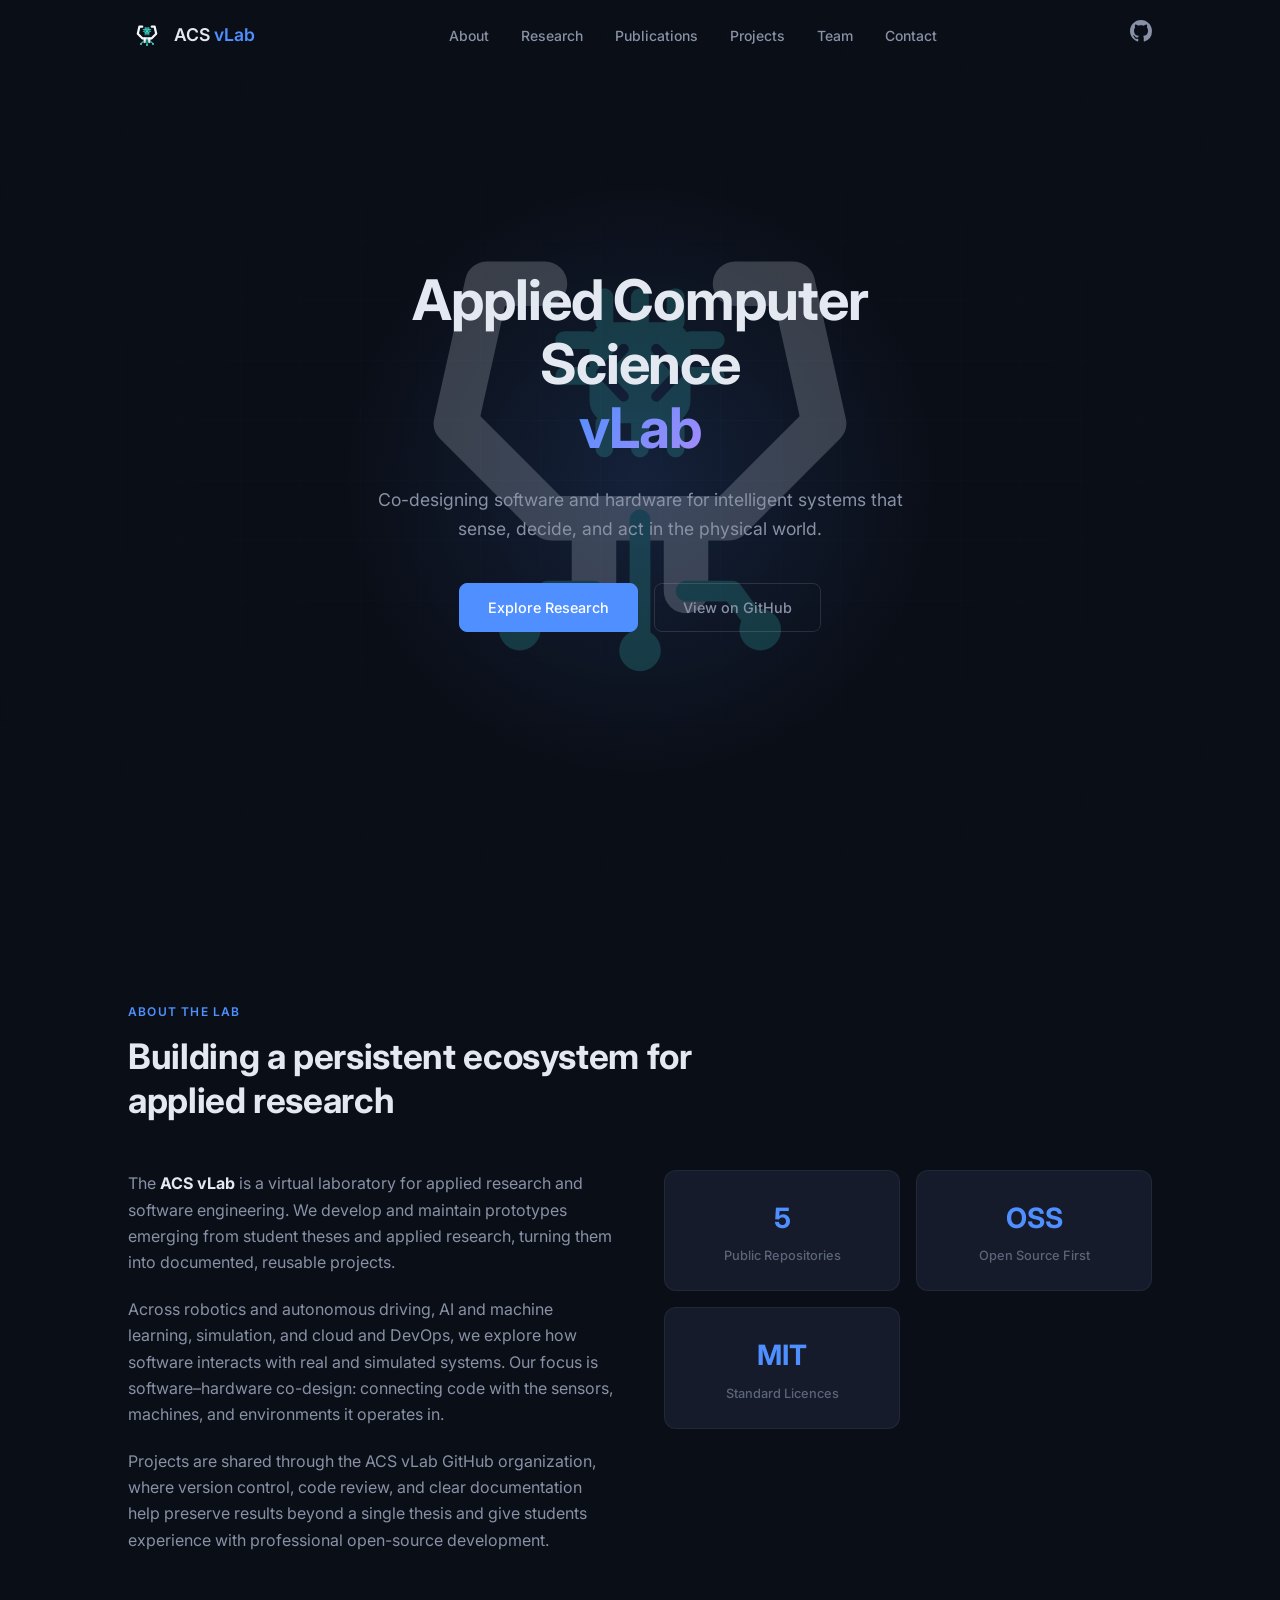
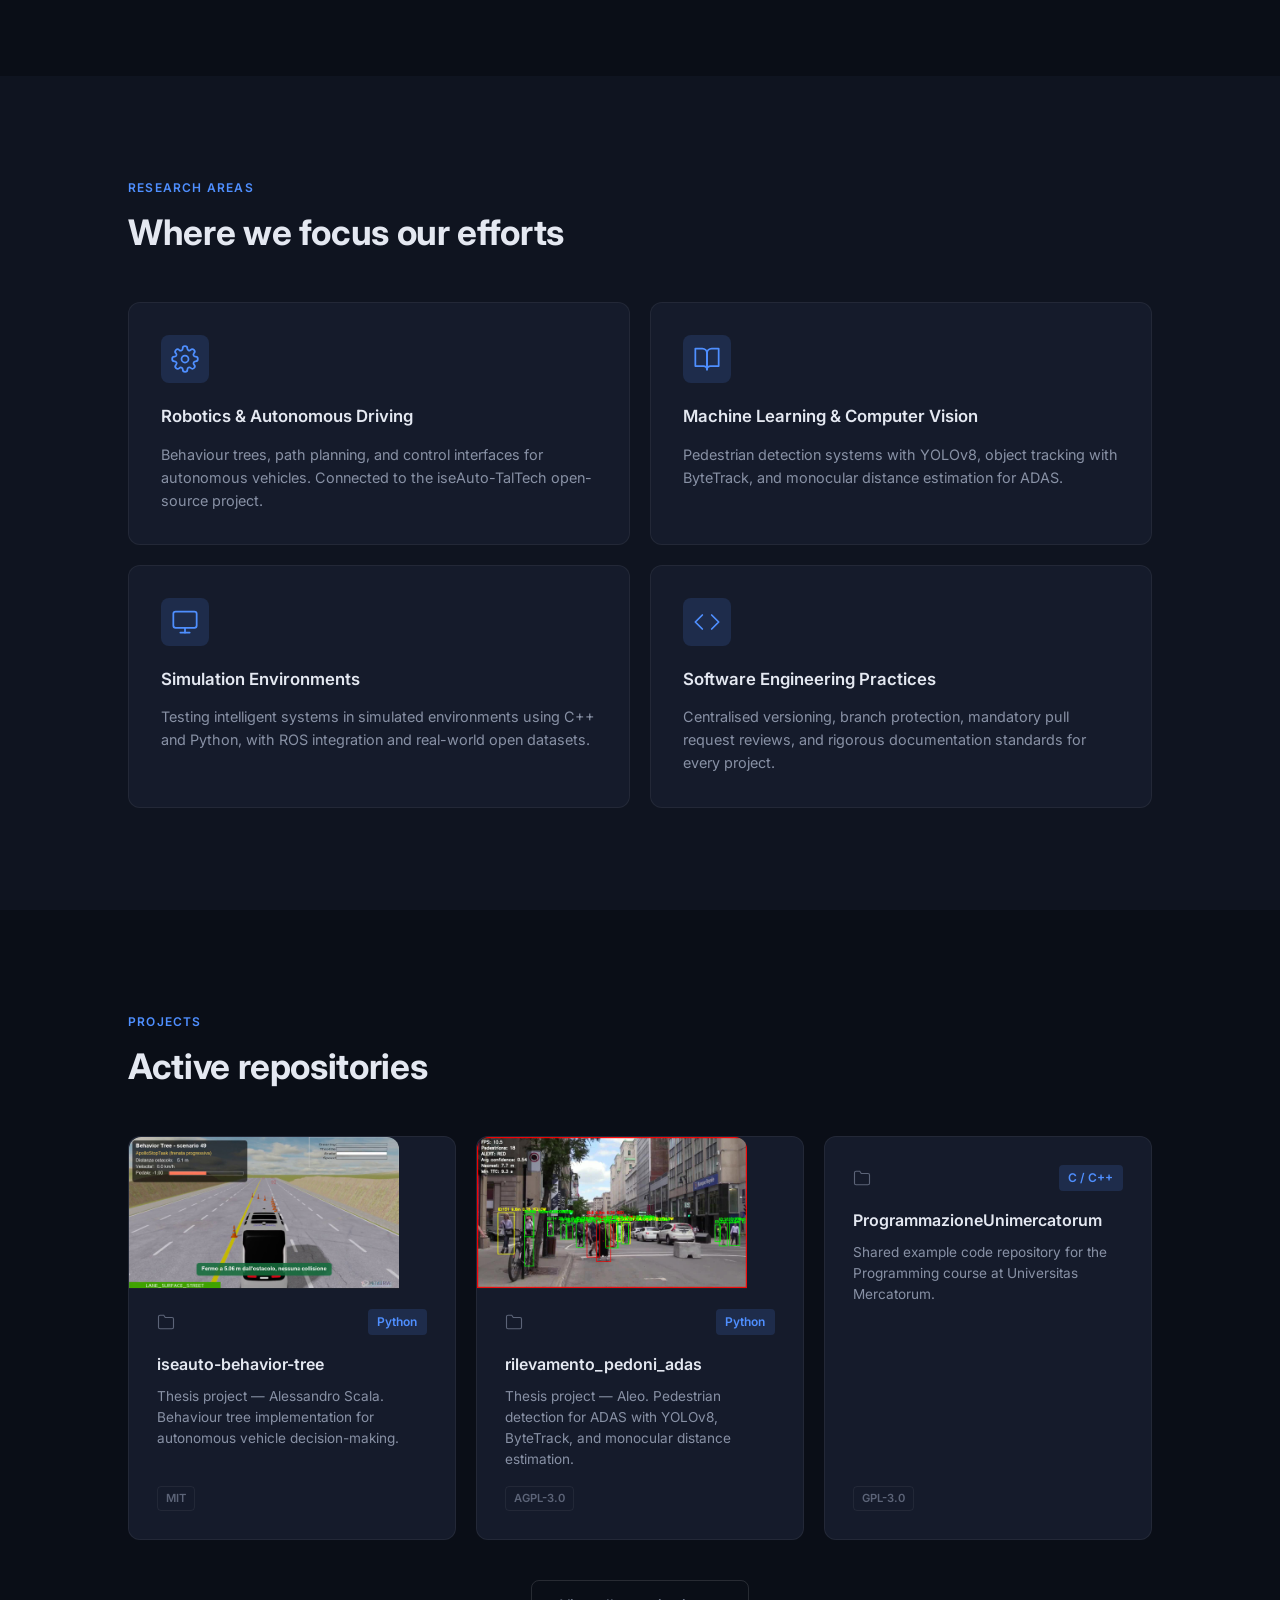
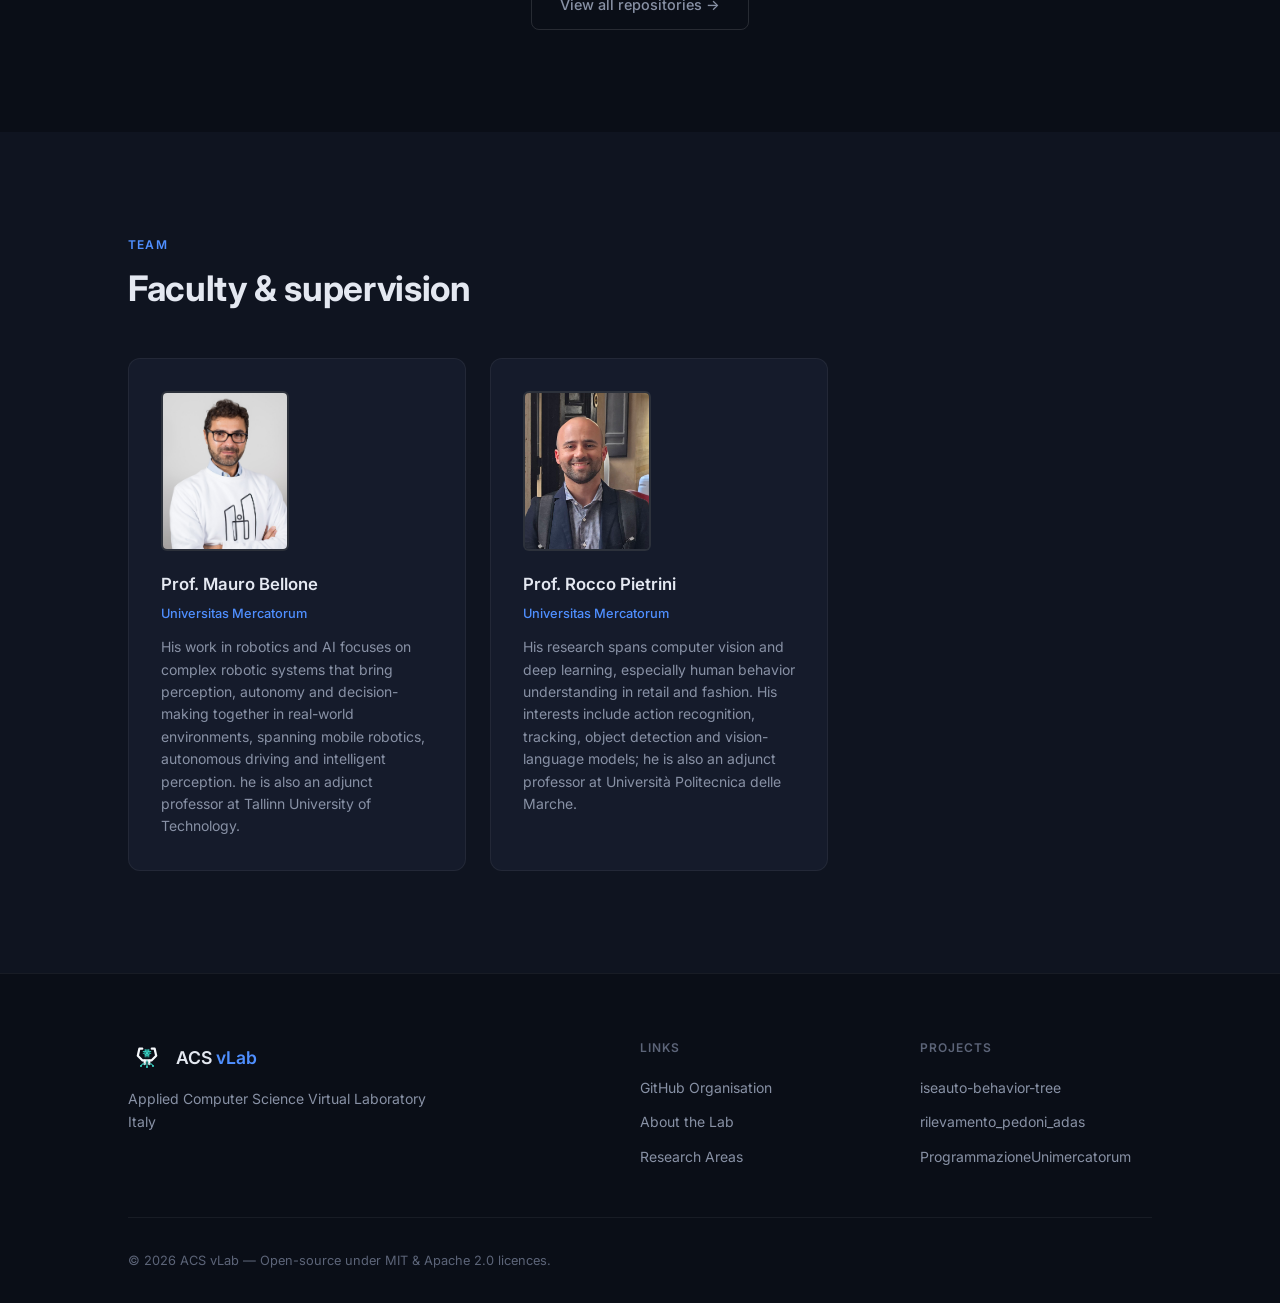
==== index.html @ 0b28f080 "primo test" ====
<!DOCTYPE html>
<html lang="en">
<head>
  <meta charset="UTF-8">
  <meta name="viewport" content="width=device-width, initial-scale=1.0">
  <title>ACS vLab — Applied Computer Science Virtual Laboratory</title>
  <meta name="description" content="Virtual laboratory for applied research and software engineering at Universitas Mercatorum. Robotics, simulation, machine learning and autonomous driving.">
  <meta property="og:title" content="ACS vLab — Applied Computer Science Virtual Laboratory">
  <meta property="og:description" content="Virtual laboratory for applied research and software engineering at Universitas Mercatorum.">
  <meta property="og:type" content="website">
  <meta property="og:url" content="https://acs-vlab-um.github.io">
  <link rel="preconnect" href="https://fonts.googleapis.com">
  <link rel="preconnect" href="https://fonts.gstatic.com" crossorigin>
  <link href="https://fonts.googleapis.com/css2?family=Inter:wght@300;400;500;600;700&display=swap" rel="stylesheet">
  <link rel="stylesheet" href="style.css">
</head>
<body>

  <!-- Navigation -->
  <nav id="navbar" class="navbar">
    <div class="nav-container">
      <a href="#" class="nav-logo">
        <img class="logo-mark" src="assets/acs-robotics-avatar.svg" alt="">
        <span class="logo-text">ACS <span class="logo-accent">vLab</span></span>
      </a>
      <ul class="nav-links">
        <li><a href="#about">About</a></li>
        <li><a href="#research">Research</a></li>
        <li><a href="publications.html">Publications</a></li>
        <li><a href="#projects">Projects</a></li>
        <li><a href="#team">Team</a></li>
        <li><a href="#contact">Contact</a></li>
      </ul>
      <a href="https://github.com/acs-vlab-um" class="nav-github" target="_blank" rel="noopener" aria-label="GitHub">
        <svg width="22" height="22" viewBox="0 0 24 24" fill="currentColor"><path d="M12 0C5.37 0 0 5.37 0 12c0 5.31 3.435 9.795 8.205 11.385.6.105.825-.255.825-.57 0-.285-.015-1.23-.015-2.235-3.015.555-3.795-.735-4.035-1.41-.135-.345-.72-1.41-1.23-1.695-.42-.225-1.02-.78-.015-.795.945-.015 1.62.87 1.845 1.23 1.08 1.815 2.805 1.305 3.495.99.105-.78.42-1.305.765-1.605-2.67-.3-5.46-1.335-5.46-5.925 0-1.305.465-2.385 1.23-3.225-.12-.3-.54-1.53.12-3.18 0 0 1.005-.315 3.3 1.23.96-.27 1.98-.405 3-.405s2.04.135 3 .405c2.295-1.56 3.3-1.23 3.3-1.23.66 1.65.24 2.88.12 3.18.765.84 1.23 1.905 1.23 3.225 0 4.605-2.805 5.625-5.475 5.925.435.375.81 1.095.81 2.22 0 1.605-.015 2.895-.015 3.3 0 .315.225.69.825.57A12.02 12.02 0 0 0 24 12c0-6.63-5.37-12-12-12Z"/></svg>
      </a>
      <button class="nav-toggle" id="navToggle" aria-label="Toggle menu">
        <span></span><span></span><span></span>
      </button>
    </div>
  </nav>

  <!-- Hero -->
  <header id="hero" class="hero">
    <div class="hero-bg">
      <div class="grid-lines"></div>
      <img class="hero-watermark" src="assets/acs-robotics-avatar.svg" alt="" aria-hidden="true">
    </div>
    <div class="hero-content">
      <!-- <p class="hero-eyebrow">Universitas Mercatorum · Ingegneria Informatica</p> -->
      <h1 class="hero-title">Applied Computer Science<br><span class="hero-accent">vLab</span></h1>
      <p class="hero-sub">Co-designing software and hardware for intelligent systems that sense, decide, and act in the physical world.</p>
      <div class="hero-actions">
        <a href="#research" class="btn btn-primary">Explore Research</a>
        <a href="https://github.com/acs-vlab-um" class="btn btn-outline" target="_blank" rel="noopener">View on GitHub</a>
      </div>
    </div>
  </header>

  <!-- About -->
  <section id="about" class="section">
    <div class="container">
      <span class="section-label">About the Lab</span>
      <h2 class="section-title">Building a persistent ecosystem for applied research</h2>
      <div class="about-grid">
        <div class="about-text">
          <p>The <strong>ACS vLab</strong> is a virtual laboratory for applied research and software engineering. We develop and maintain prototypes emerging from student theses and applied research, turning them into documented, reusable projects.</p>
          <p>Across robotics and autonomous driving, AI and machine learning, simulation, and cloud and DevOps, we explore how software interacts with real and simulated systems. Our focus is software–hardware co-design: connecting code with the sensors, machines, and environments it operates in.</p>
          <p>Projects are shared through the <a href="https://github.com/acs-vlab-um" target="_blank" rel="noopener">ACS vLab GitHub organization</a>, where version control, code review, and clear documentation help preserve results beyond a single thesis and give students experience with professional open-source development.</p>
        </div>
        <div class="about-stats">
          <div class="stat-card">
            <span class="stat-number" id="repoCount">5</span>
            <span class="stat-label">Public Repositories</span>
          </div>
          <!--<div class="stat-card">
            <span class="stat-number">L-8</span>
            <span class="stat-label">Degree Programme</span>
          </div>-->
          <div class="stat-card">
            <span class="stat-number">OSS</span>
            <span class="stat-label">Open Source First</span>
          </div>
          <div class="stat-card">
            <span class="stat-number">MIT</span>
            <span class="stat-label">Standard Licences</span>
          </div>
        </div>
      </div>
    </div>
  </section>

  <!-- Research Areas -->
  <section id="research" class="section section-alt">
    <div class="container">
      <span class="section-label">Research Areas</span>
      <h2 class="section-title">Where we focus our efforts</h2>
      <div class="research-grid">
        <article class="research-card">
          <div class="research-icon">
            <svg width="28" height="28" viewBox="0 0 24 24" fill="none" stroke="currentColor" stroke-width="1.5" stroke-linecap="round" stroke-linejoin="round"><circle cx="12" cy="12" r="3"/><path d="M19.4 15a1.65 1.65 0 0 0 .33 1.82l.06.06a2 2 0 0 1-2.83 2.83l-.06-.06a1.65 1.65 0 0 0-1.82-.33 1.65 1.65 0 0 0-1 1.51V21a2 2 0 0 1-4 0v-.09A1.65 1.65 0 0 0 9 19.4a1.65 1.65 0 0 0-1.82.33l-.06.06a2 2 0 0 1-2.83-2.83l.06-.06A1.65 1.65 0 0 0 4.68 15a1.65 1.65 0 0 0-1.51-1H3a2 2 0 0 1 0-4h.09A1.65 1.65 0 0 0 4.6 9a1.65 1.65 0 0 0-.33-1.82l-.06-.06a2 2 0 0 1 2.83-2.83l.06.06A1.65 1.65 0 0 0 9 4.68a1.65 1.65 0 0 0 1-1.51V3a2 2 0 0 1 4 0v.09a1.65 1.65 0 0 0 1 1.51 1.65 1.65 0 0 0 1.82-.33l.06-.06a2 2 0 0 1 2.83 2.83l-.06.06A1.65 1.65 0 0 0 19.4 9a1.65 1.65 0 0 0 1.51 1H21a2 2 0 0 1 0 4h-.09a1.65 1.65 0 0 0-1.51 1Z"/></svg>
          </div>
          <h3>Robotics &amp; Autonomous Driving</h3>
          <p>Behaviour trees, path planning, and control interfaces for autonomous vehicles. Connected to the iseAuto-TalTech open-source project.</p>
        </article>
        <article class="research-card">
          <div class="research-icon">
            <svg width="28" height="28" viewBox="0 0 24 24" fill="none" stroke="currentColor" stroke-width="1.5" stroke-linecap="round" stroke-linejoin="round"><path d="M2 3h6a4 4 0 0 1 4 4v14a3 3 0 0 0-3-3H2z"/><path d="M22 3h-6a4 4 0 0 0-4 4v14a3 3 0 0 1 3-3h7z"/></svg>
          </div>
          <h3>Machine Learning &amp; Computer Vision</h3>
          <p>Pedestrian detection systems with YOLOv8, object tracking with ByteTrack, and monocular distance estimation for ADAS.</p>
        </article>
        <article class="research-card">
          <div class="research-icon">
            <svg width="28" height="28" viewBox="0 0 24 24" fill="none" stroke="currentColor" stroke-width="1.5" stroke-linecap="round" stroke-linejoin="round"><rect x="2" y="3" width="20" height="14" rx="2"/><line x1="8" y1="21" x2="16" y2="21"/><line x1="12" y1="17" x2="12" y2="21"/></svg>
          </div>
          <h3>Simulation Environments</h3>
          <p>Testing intelligent systems in simulated environments using C++ and Python, with ROS integration and real-world open datasets.</p>
        </article>
        <article class="research-card">
          <div class="research-icon">
            <svg width="28" height="28" viewBox="0 0 24 24" fill="none" stroke="currentColor" stroke-width="1.5" stroke-linecap="round" stroke-linejoin="round"><polyline points="16 18 22 12 16 6"/><polyline points="8 6 2 12 8 18"/></svg>
          </div>
          <h3>Software Engineering Practices</h3>
          <p>Centralised versioning, branch protection, mandatory pull request reviews, and rigorous documentation standards for every project.</p>
        </article>
      </div>
    </div>
  </section>

  <!-- Projects -->
  <section id="projects" class="section">
    <div class="container">
      <span class="section-label">Projects</span>
      <h2 class="section-title">Active repositories</h2>
      <div class="projects-grid" id="projectsGrid">
        <a href="https://github.com/acs-vlab-um/iseauto-behavior-tree" class="project-card" target="_blank" rel="noopener">
          <img class="project-visual" src="assets/iseauto-simulation.jpg" alt="iseAuto shuttle in the MetaDrive simulation" loading="lazy" decoding="async">
          <div class="project-header">
            <svg width="18" height="18" viewBox="0 0 24 24" fill="none" stroke="currentColor" stroke-width="1.5"><path d="M22 19a2 2 0 0 1-2 2H4a2 2 0 0 1-2-2V5a2 2 0 0 1 2-2h5l2 3h9a2 2 0 0 1 2 2z"/></svg>
            <span class="project-lang">Python</span>
          </div>
          <h3>iseauto-behavior-tree</h3>
          <p>Thesis project — Alessandro Scala. Behaviour tree implementation for autonomous vehicle decision-making.</p>
          <span class="project-licence">MIT</span>
        </a>
        <a href="https://github.com/acs-vlab-um/rilevamento_pedoni_adas" class="project-card" target="_blank" rel="noopener">
          <img class="project-visual" src="assets/pedestrian-detection.jpg" alt="Pedestrian detection inference example from the ADAS project" loading="lazy" decoding="async">
          <div class="project-header">
            <svg width="18" height="18" viewBox="0 0 24 24" fill="none" stroke="currentColor" stroke-width="1.5"><path d="M22 19a2 2 0 0 1-2 2H4a2 2 0 0 1-2-2V5a2 2 0 0 1 2-2h5l2 3h9a2 2 0 0 1 2 2z"/></svg>
            <span class="project-lang">Python</span>
          </div>
          <h3>rilevamento_pedoni_adas</h3>
          <p>Thesis project — Aleo. Pedestrian detection for ADAS with YOLOv8, ByteTrack, and monocular distance estimation.</p>
          <span class="project-licence">AGPL-3.0</span>
        </a>
        <a href="https://github.com/acs-vlab-um/ProgrammazioneUnimercatorum" class="project-card" target="_blank" rel="noopener">
          <div class="project-header">
            <svg width="18" height="18" viewBox="0 0 24 24" fill="none" stroke="currentColor" stroke-width="1.5"><path d="M22 19a2 2 0 0 1-2 2H4a2 2 0 0 1-2-2V5a2 2 0 0 1 2-2h5l2 3h9a2 2 0 0 1 2 2z"/></svg>
            <span class="project-lang">C / C++</span>
          </div>
          <h3>ProgrammazioneUnimercatorum</h3>
          <p>Shared example code repository for the Programming course at Universitas Mercatorum.</p>
          <span class="project-licence">GPL-3.0</span>
        </a>
      </div>
      <div class="projects-more">
        <a href="https://github.com/orgs/acs-vlab-um/repositories" class="btn btn-outline" target="_blank" rel="noopener">View all repositories →</a>
      </div>
    </div>
  </section>

  <!-- Team -->
  <section id="team" class="section section-alt">
    <div class="container">
      <span class="section-label">Team</span>
      <h2 class="section-title">Faculty &amp; supervision</h2>
      <div class="team-grid">
        <div class="team-card">
          <a class="team-photo-link" href="https://www.maurobellone.com/" target="_blank" rel="noopener" aria-label="Visit Mauro Bellone's website">
            <img class="team-photo" src="assets/Mauro%20Bellone_cut.jpg" alt="Mauro Bellone" loading="lazy" decoding="async">
          </a>
          <h3><a class="team-name-link" href="https://www.maurobellone.com/" target="_blank" rel="noopener">Prof. Mauro Bellone</a></h3>
          <p class="team-role">Universitas Mercatorum </p>
          <p class="team-desc">His work in robotics and AI focuses on complex robotic systems that bring perception, autonomy and decision-making together in real-world environments, spanning mobile robotics, autonomous driving and intelligent perception. he is also an adjunct professor at Tallinn University of Technology.</p>
        </div>
        <div class="team-card">
          <a class="team-photo-link" href="https://rokopi-byte.github.io/" target="_blank" rel="noopener" aria-label="Visit Rocco Pietrini's website">
            <img class="team-photo" src="assets/rocco-pietrini.jpg" alt="Rocco Pietrini" loading="lazy" decoding="async">
          </a>
          <h3><a class="team-name-link" href="https://rokopi-byte.github.io/" target="_blank" rel="noopener">Prof. Rocco Pietrini</a></h3>
          <p class="team-role">Universitas Mercatorum</p>
          <p class="team-desc">His research spans computer vision and deep learning, especially human behavior understanding in retail and fashion. His interests include action recognition, tracking, object detection and vision-language models; he is also an adjunct professor at Università Politecnica delle Marche.</p>
        </div>
      </div>
    </div>
  </section>

  <!-- Contact / Footer -->
  <footer id="contact" class="footer">
    <div class="container">
      <div class="footer-content">
        <div class="footer-info">
          <div class="footer-brand">
            <img class="logo-mark" src="assets/acs-robotics-avatar.svg" alt="">
            <span class="logo-text">ACS <span class="logo-accent">vLab</span></span>
          </div>
          <p>Applied Computer Science Virtual Laboratory<br><!--Universitas Mercatorum ·--> Italy</p>
          <!--<p class="footer-degree">Corso di Laurea in Ingegneria Informatica (L-8)</p>-->
        </div>
        <div class="footer-links">
          <h4>Links</h4>
          <ul>
            <li><a href="https://github.com/acs-vlab-um" target="_blank" rel="noopener">GitHub Organisation</a></li>
            <!--<li><a href="https://www.unimercatorum.it" target="_blank" rel="noopener">Universitas Mercatorum</a></li>-->
            <li><a href="#about">About the Lab</a></li>
            <li><a href="#research">Research Areas</a></li>
          </ul>
        </div>
        <div class="footer-links">
          <h4>Projects</h4>
          <ul>
            <li><a href="https://github.com/acs-vlab-um/iseauto-behavior-tree" target="_blank" rel="noopener">iseauto-behavior-tree</a></li>
            <li><a href="https://github.com/acs-vlab-um/rilevamento_pedoni_adas" target="_blank" rel="noopener">rilevamento_pedoni_adas</a></li>
            <li><a href="https://github.com/acs-vlab-um/ProgrammazioneUnimercatorum" target="_blank" rel="noopener">ProgrammazioneUnimercatorum</a></li>
          </ul>
        </div>
      </div>
      <div class="footer-bottom">
        <!--<p>&copy; 2026 ACS vLab — Universitas Mercatorum. Open-source under MIT &amp; Apache 2.0 licences.</p>-->
        <p>&copy; 2026 ACS vLab — Open-source under MIT &amp; Apache 2.0 licences.</p>
      </div>
    </div>
  </footer>

  <script src="script.js"></script>
</body>
</html>
---- style.css ----
/* ========================================
   ACS vLab — Design System & Styles
   Minimal academic lab website
   ======================================== */

/* --- CSS Custom Properties --- */
:root {
  /* Palette — deep navy + electric blue accent */
  --color-bg: #0a0e17;
  --color-bg-alt: #0f1420;
  --color-surface: #151b2b;
  --color-surface-hover: #1c2438;
  --color-border: rgba(255, 255, 255, 0.06);
  --color-border-hover: rgba(255, 255, 255, 0.12);

  --color-text: #e4e8f1;
  --color-text-muted: #8891a5;
  --color-text-dim: #5c6478;

  --color-accent: #4f8fff;
  --color-accent-hover: #6ba3ff;
  --color-accent-glow: rgba(79, 143, 255, 0.15);

  /* Typography */
  --font: 'Inter', -apple-system, BlinkMacSystemFont, 'Segoe UI', sans-serif;
  --font-mono: 'JetBrains Mono', 'Fira Code', monospace;

  /* Spacing */
  --section-py: clamp(4rem, 8vw, 7rem);
  --container-px: clamp(1.25rem, 4vw, 3rem);
  --container-max: 1120px;

  /* Transitions */
  --ease: cubic-bezier(0.25, 0.46, 0.45, 0.94);
  --transition: 0.3s var(--ease);

  /* Radius */
  --radius: 12px;
  --radius-sm: 8px;
}

/* --- Reset & Base --- */
*,
*::before,
*::after {
  margin: 0;
  padding: 0;
  box-sizing: border-box;
}

html {
  scroll-behavior: smooth;
  -webkit-font-smoothing: antialiased;
  -moz-osx-font-smoothing: grayscale;
}

body {
  font-family: var(--font);
  font-size: 1rem;
  line-height: 1.65;
  color: var(--color-text);
  background-color: var(--color-bg);
  overflow-x: hidden;
}

a {
  color: inherit;
  text-decoration: none;
}

ul {
  list-style: none;
}

img {
  display: block;
  max-width: 100%;
}

/* --- Utility --- */
.container {
  max-width: var(--container-max);
  margin: 0 auto;
  padding: 0 var(--container-px);
}

/* --- Navigation --- */
.navbar {
  position: fixed;
  top: 0;
  left: 0;
  right: 0;
  z-index: 100;
  padding: 1rem 0;
  transition: background var(--transition), box-shadow var(--transition);
}

.navbar.scrolled {
  background: rgba(10, 14, 23, 0.85);
  backdrop-filter: blur(16px);
  -webkit-backdrop-filter: blur(16px);
  box-shadow: 0 1px 0 var(--color-border);
}

.nav-container {
  max-width: var(--container-max);
  margin: 0 auto;
  padding: 0 var(--container-px);
  display: flex;
  align-items: center;
  justify-content: space-between;
  gap: 2rem;
}

.nav-logo {
  display: flex;
  align-items: center;
  gap: 0.5rem;
  font-weight: 600;
  font-size: 1.1rem;
}

.logo-mark {
  width: 38px;
  height: 38px;
  flex: 0 0 auto;
  border-radius: 9px;
}

.logo-accent {
  color: var(--color-accent);
}

.nav-links {
  display: flex;
  gap: 2rem;
}

.nav-links a {
  font-size: 0.875rem;
  font-weight: 500;
  color: var(--color-text-muted);
  transition: color var(--transition);
  position: relative;
}

.nav-links a::after {
  content: '';
  position: absolute;
  bottom: -4px;
  left: 0;
  width: 0;
  height: 1.5px;
  background: var(--color-accent);
  transition: width var(--transition);
}

.nav-links a:hover {
  color: var(--color-text);
}

.nav-links a[aria-current="page"] {
  color: var(--color-text);
}

.nav-links a[aria-current="page"]::after {
  width: 100%;
}

.nav-links a:hover::after {
  width: 100%;
}

.nav-github {
  color: var(--color-text-muted);
  transition: color var(--transition);
}

.nav-github:hover {
  color: var(--color-text);
}

.nav-toggle {
  display: none;
  flex-direction: column;
  gap: 5px;
  background: none;
  border: none;
  cursor: pointer;
  padding: 4px;
}

.nav-toggle span {
  display: block;
  width: 22px;
  height: 2px;
  background: var(--color-text-muted);
  border-radius: 2px;
  transition: var(--transition);
}

/* --- Hero --- */
.hero {
  position: relative;
  min-height: 100vh;
  display: flex;
  align-items: center;
  justify-content: center;
  text-align: center;
  overflow: hidden;
}

.hero-bg {
  position: absolute;
  inset: 0;
  z-index: 0;
}

.grid-lines {
  position: absolute;
  inset: 0;
  background-image:
    linear-gradient(rgba(79, 143, 255, 0.03) 1px, transparent 1px),
    linear-gradient(90deg, rgba(79, 143, 255, 0.03) 1px, transparent 1px);
  background-size: 60px 60px;
  mask-image: radial-gradient(ellipse 70% 50% at 50% 50%, black, transparent);
  -webkit-mask-image: radial-gradient(ellipse 70% 50% at 50% 50%, black, transparent);
}

.hero-watermark {
  position: absolute;
  top: 50%;
  left: 50%;
  width: min(74vw, 760px);
  max-height: 90%;
  aspect-ratio: 1;
  object-fit: contain;
  opacity: 0.2;
  transform: translate(-50%, -50%);
  pointer-events: none;
}

.hero-bg::after {
  content: '';
  position: absolute;
  top: 20%;
  left: 50%;
  transform: translateX(-50%);
  width: 600px;
  height: 600px;
  background: radial-gradient(circle, var(--color-accent-glow) 0%, transparent 70%);
  pointer-events: none;
}

.hero-content {
  position: relative;
  z-index: 1;
  max-width: 720px;
  padding: 0 var(--container-px);
}

.hero-eyebrow {
  font-size: 0.8rem;
  font-weight: 500;
  letter-spacing: 0.08em;
  text-transform: uppercase;
  color: var(--color-accent);
  margin-bottom: 1.5rem;
  opacity: 0;
  animation: fadeUp 0.8s var(--ease) 0.2s forwards;
}

.hero-title {
  font-size: clamp(2.2rem, 5vw, 3.5rem);
  font-weight: 700;
  line-height: 1.15;
  letter-spacing: -0.02em;
  margin-bottom: 1.5rem;
  opacity: 0;
  animation: fadeUp 0.8s var(--ease) 0.35s forwards;
}

.hero-accent {
  background: linear-gradient(135deg, var(--color-accent), #a78bfa);
  -webkit-background-clip: text;
  -webkit-text-fill-color: transparent;
  background-clip: text;
}

.hero-sub {
  font-size: 1.1rem;
  color: var(--color-text-muted);
  max-width: 540px;
  margin: 0 auto 2.5rem;
  opacity: 0;
  animation: fadeUp 0.8s var(--ease) 0.5s forwards;
}

.hero-actions {
  display: flex;
  gap: 1rem;
  justify-content: center;
  flex-wrap: wrap;
  opacity: 0;
  animation: fadeUp 0.8s var(--ease) 0.65s forwards;
}

/* --- Buttons --- */
.btn {
  display: inline-flex;
  align-items: center;
  gap: 0.5rem;
  padding: 0.75rem 1.75rem;
  font-family: var(--font);
  font-size: 0.9rem;
  font-weight: 500;
  border-radius: var(--radius-sm);
  border: 1px solid transparent;
  cursor: pointer;
  transition: all var(--transition);
}

.btn-primary {
  background: var(--color-accent);
  color: #fff;
  border-color: var(--color-accent);
}

.btn-primary:hover {
  background: var(--color-accent-hover);
  border-color: var(--color-accent-hover);
  box-shadow: 0 0 24px var(--color-accent-glow);
}

.btn-outline {
  background: transparent;
  color: var(--color-text-muted);
  border-color: var(--color-border-hover);
}

.btn-outline:hover {
  color: var(--color-text);
  border-color: var(--color-text-muted);
}

/* --- Sections --- */
.section {
  padding: var(--section-py) 0;
}

.section-alt {
  background: var(--color-bg-alt);
}

.section-label {
  display: block;
  font-size: 0.75rem;
  font-weight: 600;
  letter-spacing: 0.1em;
  text-transform: uppercase;
  color: var(--color-accent);
  margin-bottom: 0.75rem;
}

.section-title {
  font-size: clamp(1.6rem, 3vw, 2.2rem);
  font-weight: 700;
  letter-spacing: -0.01em;
  line-height: 1.25;
  margin-bottom: 3rem;
  max-width: 600px;
}

/* --- About --- */
.about-grid {
  display: grid;
  grid-template-columns: 1fr 1fr;
  gap: 3rem;
  align-items: start;
}

.about-text p {
  color: var(--color-text-muted);
  margin-bottom: 1.25rem;
}

.about-text strong {
  color: var(--color-text);
}

.about-stats {
  display: grid;
  grid-template-columns: 1fr 1fr;
  gap: 1rem;
}

.stat-card {
  background: var(--color-surface);
  border: 1px solid var(--color-border);
  border-radius: var(--radius);
  padding: 1.5rem;
  text-align: center;
  transition: border-color var(--transition);
}

.stat-card:hover {
  border-color: var(--color-border-hover);
}

.stat-number {
  display: block;
  font-size: 1.75rem;
  font-weight: 700;
  color: var(--color-accent);
  margin-bottom: 0.25rem;
}

.stat-label {
  display: block;
  font-size: 0.8rem;
  color: var(--color-text-dim);
  font-weight: 500;
}

/* --- Research --- */
.research-grid {
  display: grid;
  grid-template-columns: repeat(2, 1fr);
  gap: 1.25rem;
}

.research-card {
  background: var(--color-surface);
  border: 1px solid var(--color-border);
  border-radius: var(--radius);
  padding: 2rem;
  transition: border-color var(--transition), transform var(--transition);
}

.research-card:hover {
  border-color: var(--color-border-hover);
  transform: translateY(-2px);
}

.research-icon {
  width: 48px;
  height: 48px;
  display: flex;
  align-items: center;
  justify-content: center;
  background: var(--color-accent-glow);
  color: var(--color-accent);
  border-radius: var(--radius-sm);
  margin-bottom: 1.25rem;
}

.research-card h3 {
  font-size: 1.05rem;
  font-weight: 600;
  margin-bottom: 0.75rem;
}

.research-card p {
  font-size: 0.9rem;
  color: var(--color-text-muted);
  line-height: 1.6;
}

/* --- Projects --- */
.projects-grid {
  display: grid;
  grid-template-columns: repeat(3, 1fr);
  gap: 1.25rem;
}

.project-card {
  display: flex;
  flex-direction: column;
  background: var(--color-surface);
  border: 1px solid var(--color-border);
  border-radius: var(--radius);
  padding: 1.75rem;
  transition: border-color var(--transition), transform var(--transition);
}

.project-card:hover {
  border-color: var(--color-accent);
  transform: translateY(-2px);
}

.project-visual {
  width: calc(100% + 3.5rem);
  aspect-ratio: 16 / 9;
  object-fit: cover;
  margin: -1.75rem -1.75rem 1.25rem;
  background: var(--color-bg-alt);
  border-bottom: 1px solid var(--color-border);
  border-radius: var(--radius) var(--radius) 0 0;
}

.project-header {
  display: flex;
  align-items: center;
  justify-content: space-between;
  margin-bottom: 1rem;
  color: var(--color-text-dim);
}

.project-lang {
  font-size: 0.75rem;
  font-weight: 600;
  color: var(--color-accent);
  background: var(--color-accent-glow);
  padding: 0.2rem 0.6rem;
  border-radius: 4px;
}

.project-card h3 {
  font-size: 1rem;
  font-weight: 600;
  margin-bottom: 0.5rem;
  word-break: break-word;
}

.project-card p {
  font-size: 0.85rem;
  color: var(--color-text-muted);
  line-height: 1.55;
  flex: 1;
}

.project-licence {
  display: inline-block;
  font-size: 0.7rem;
  font-weight: 600;
  color: var(--color-text-dim);
  border: 1px solid var(--color-border);
  padding: 0.15rem 0.5rem;
  border-radius: 4px;
  margin-top: 1rem;
  align-self: flex-start;
}

.projects-more {
  text-align: center;
  margin-top: 2.5rem;
}

/* --- Team --- */
.team-grid {
  display: grid;
  grid-template-columns: repeat(2, 1fr);
  gap: 1.5rem;
  max-width: 700px;
}

.team-card {
  background: var(--color-surface);
  border: 1px solid var(--color-border);
  border-radius: var(--radius);
  padding: 2rem;
  transition: border-color var(--transition);
}

.team-card:hover {
  border-color: var(--color-border-hover);
}

.team-photo-link {
  display: inline-flex;
  width: 128px;
  height: 160px;
  margin-bottom: 1.25rem;
  overflow: hidden;
  background: var(--color-bg-alt);
  border: 2px solid var(--color-border-hover);
  border-radius: 6px;
  transition: border-color var(--transition), transform var(--transition);
}

.team-photo-link:hover {
  border-color: var(--color-accent);
  transform: translateY(-2px);
}

.team-photo {
  width: 100%;
  height: 100%;
  object-fit: cover;
  object-position: center top;
}

.team-card h3 {
  font-size: 1.05rem;
  font-weight: 600;
  margin-bottom: 0.25rem;
}

.team-name-link {
  transition: color var(--transition);
}

.team-name-link:hover {
  color: var(--color-accent-hover);
}

.team-role {
  font-size: 0.8rem;
  color: var(--color-accent);
  font-weight: 500;
  margin-bottom: 0.75rem;
}

.team-desc {
  font-size: 0.875rem;
  color: var(--color-text-muted);
  line-height: 1.6;
}

/* --- Publications --- */
.publication-intro.section {
  padding-top: clamp(7rem, 12vh, 9rem);
  padding-bottom: 3.5rem;
}

.publication-intro .section-title {
  margin-bottom: 0.75rem;
}

.publication-lead {
  max-width: 680px;
  color: var(--color-text-muted);
  font-size: 1.05rem;
}

.publication-section-header {
  display: flex;
  align-items: baseline;
  justify-content: space-between;
  gap: 1rem;
}

.publication-section-header .section-title {
  margin-bottom: 1.5rem;
}

.publication-count {
  color: var(--color-text-dim);
  font-size: 0.8rem;
}

.publication-list,
.thesis-list {
  border-top: 1px solid var(--color-border-hover);
}

.publication-item,
.thesis-item {
  display: grid;
  grid-template-columns: minmax(0, 1fr) auto;
  align-items: center;
  gap: 1.5rem 2rem;
  padding: 1.75rem 0;
  border-bottom: 1px solid var(--color-border);
}

.publication-kicker {
  display: flex;
  align-items: center;
  flex-wrap: wrap;
  gap: 0.8rem;
  margin-bottom: 0.65rem;
}

.publication-type,
.open-access-badge {
  font-size: 0.72rem;
  font-weight: 600;
  text-transform: uppercase;
}

.publication-type {
  color: var(--color-text-dim);
}

.open-access-badge {
  color: #39d5c5;
}

.publication-item h3,
.thesis-item h3 {
  font-size: 1.05rem;
  font-weight: 600;
  line-height: 1.45;
  margin-bottom: 0.55rem;
}

.publication-authors,
.thesis-meta {
  color: var(--color-text-muted);
  font-size: 0.875rem;
  margin-bottom: 0.35rem;
}

.publication-citation,
.thesis-desc {
  color: var(--color-text-dim);
  font-size: 0.82rem;
  line-height: 1.55;
}

.publication-actions {
  display: flex;
  flex-wrap: wrap;
  justify-content: flex-end;
  gap: 0.5rem 1rem;
}

.publication-actions a {
  color: var(--color-accent-hover);
  font-size: 0.82rem;
  font-weight: 600;
  white-space: nowrap;
  border-bottom: 1px solid transparent;
  transition: border-color var(--transition), color var(--transition);
}

.publication-actions a:hover {
  color: var(--color-text);
  border-color: currentColor;
}

.theses-intro {
  max-width: 680px;
  color: var(--color-text-muted);
  margin-top: -1.75rem;
  margin-bottom: 2rem;
}

.thesis-item {
  align-items: start;
}

.thesis-item .btn {
  align-self: center;
}

.publication-page-footer .footer-links a[href="publications.html"] {
  color: var(--color-text);
}

/* --- Footer --- */
.footer {
  background: var(--color-bg);
  border-top: 1px solid var(--color-border);
  padding: 4rem 0 2rem;
}

.footer-content {
  display: grid;
  grid-template-columns: 2fr 1fr 1fr;
  gap: 3rem;
  margin-bottom: 3rem;
}

.footer-info .logo-text {
  font-size: 1.1rem;
  font-weight: 600;
  display: block;
}

.footer-brand {
  display: flex;
  align-items: center;
  gap: 0.625rem;
  margin-bottom: 0.75rem;
}

.footer-info p {
  font-size: 0.875rem;
  color: var(--color-text-muted);
  line-height: 1.6;
}

.footer-degree {
  margin-top: 0.5rem;
  font-size: 0.8rem !important;
  color: var(--color-text-dim) !important;
}

.footer-links h4 {
  font-size: 0.75rem;
  font-weight: 600;
  letter-spacing: 0.08em;
  text-transform: uppercase;
  color: var(--color-text-dim);
  margin-bottom: 1rem;
}

.footer-links li + li {
  margin-top: 0.5rem;
}

.footer-links a {
  font-size: 0.875rem;
  color: var(--color-text-muted);
  transition: color var(--transition);
}

.footer-links a:hover {
  color: var(--color-text);
}

.footer-bottom {
  border-top: 1px solid var(--color-border);
  padding-top: 2rem;
}

.footer-bottom p {
  font-size: 0.8rem;
  color: var(--color-text-dim);
}

/* --- Animations --- */
@keyframes fadeUp {
  from {
    opacity: 0;
    transform: translateY(20px);
  }
  to {
    opacity: 1;
    transform: translateY(0);
  }
}

/* Scroll reveal */
.section {
  opacity: 0;
  transform: translateY(30px);
  transition: opacity 0.6s var(--ease), transform 0.6s var(--ease);
}

.section.visible {
  opacity: 1;
  transform: translateY(0);
}

/* --- Mobile Responsive --- */
@media (max-width: 768px) {
  .nav-links {
    position: fixed;
    top: 0;
    right: -100%;
    width: 280px;
    height: 100vh;
    background: var(--color-surface);
    flex-direction: column;
    padding: 5rem 2rem 2rem;
    gap: 1.5rem;
    transition: right var(--transition);
    box-shadow: -4px 0 24px rgba(0,0,0,0.3);
  }

  .nav-links.open {
    right: 0;
  }

  .nav-toggle {
    display: flex;
  }

  .nav-github {
    display: none;
  }

  .about-grid {
    grid-template-columns: 1fr;
  }

  .research-grid {
    grid-template-columns: 1fr;
  }

  .projects-grid {
    grid-template-columns: 1fr;
  }

  .team-grid {
    grid-template-columns: 1fr;
  }

  .publication-item,
  .thesis-item {
    grid-template-columns: 1fr;
    gap: 1rem;
  }

  .publication-actions {
    justify-content: flex-start;
  }

  .thesis-item .btn {
    justify-self: start;
  }

  .footer-content {
    grid-template-columns: 1fr;
    gap: 2rem;
  }
}

@media (max-width: 480px) {
  .about-stats {
    grid-template-columns: 1fr 1fr;
  }

  .hero-title {
    font-size: 1.8rem;
  }
}
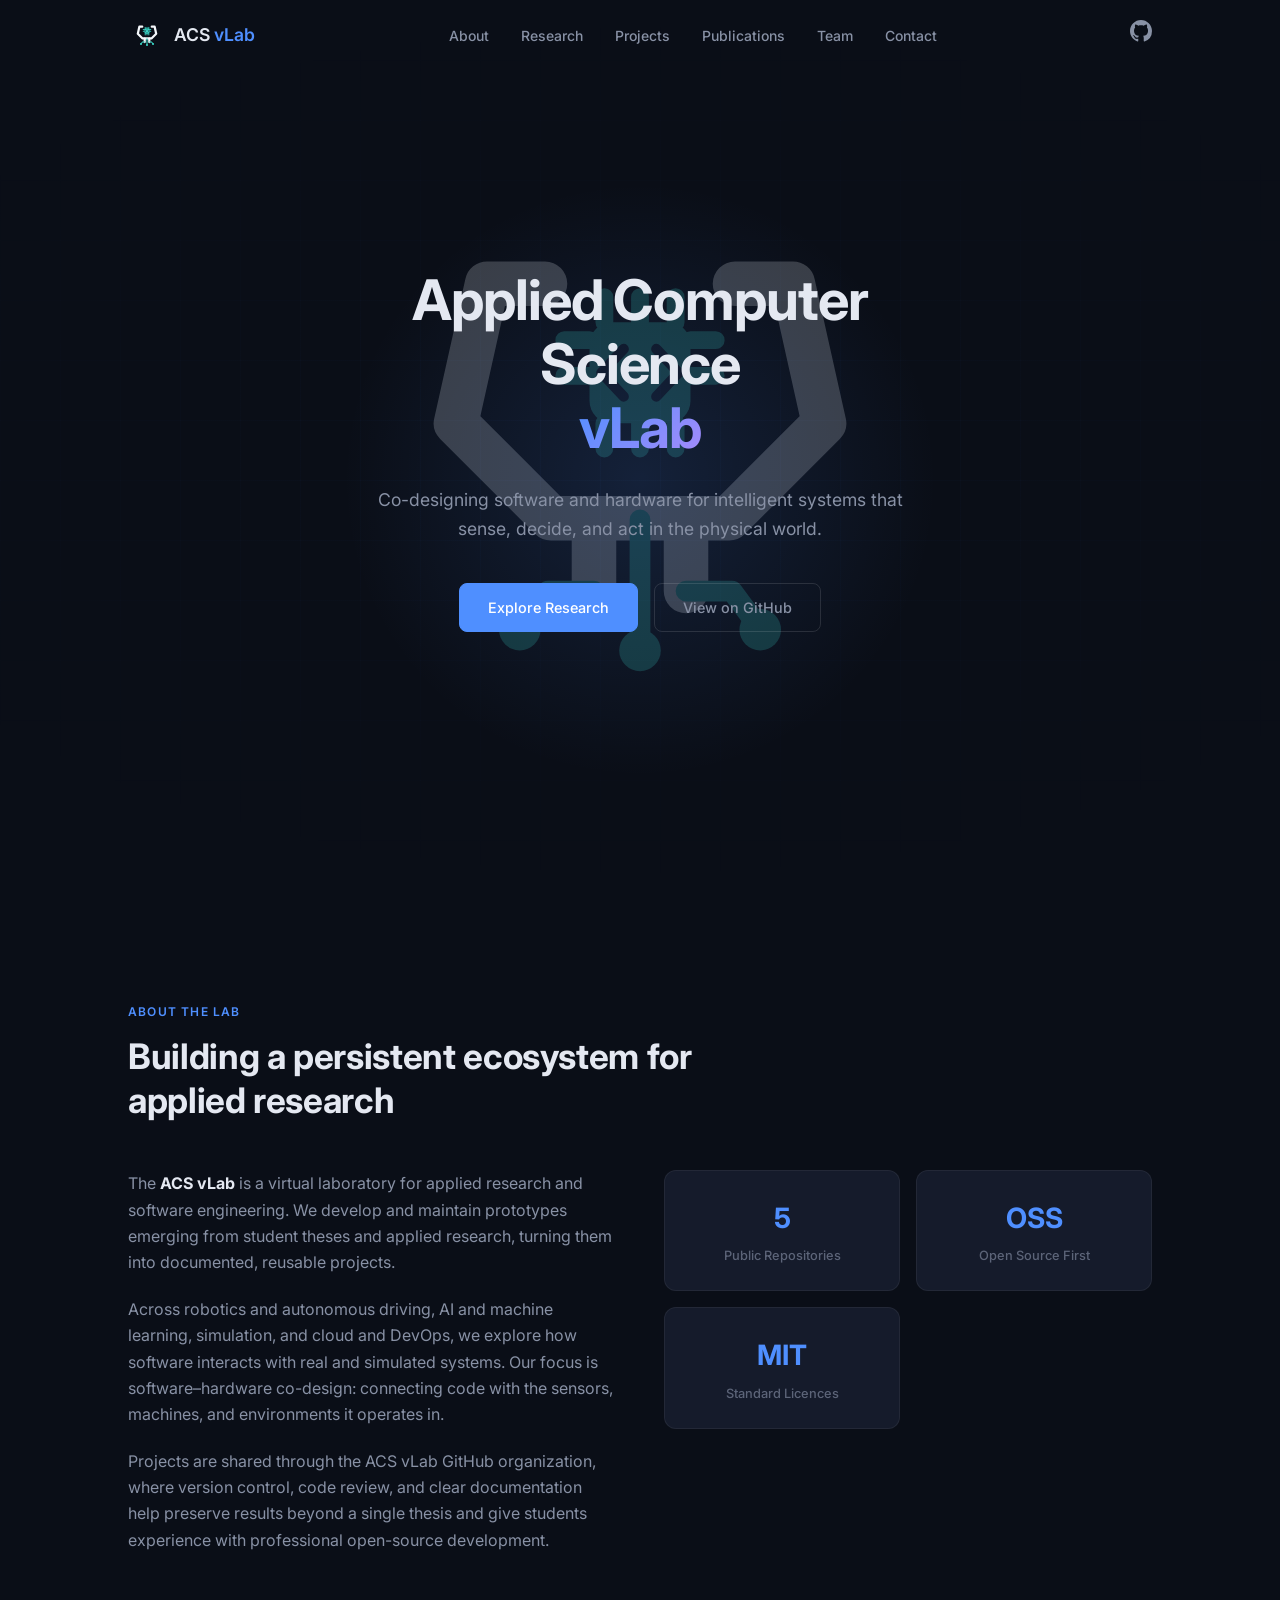
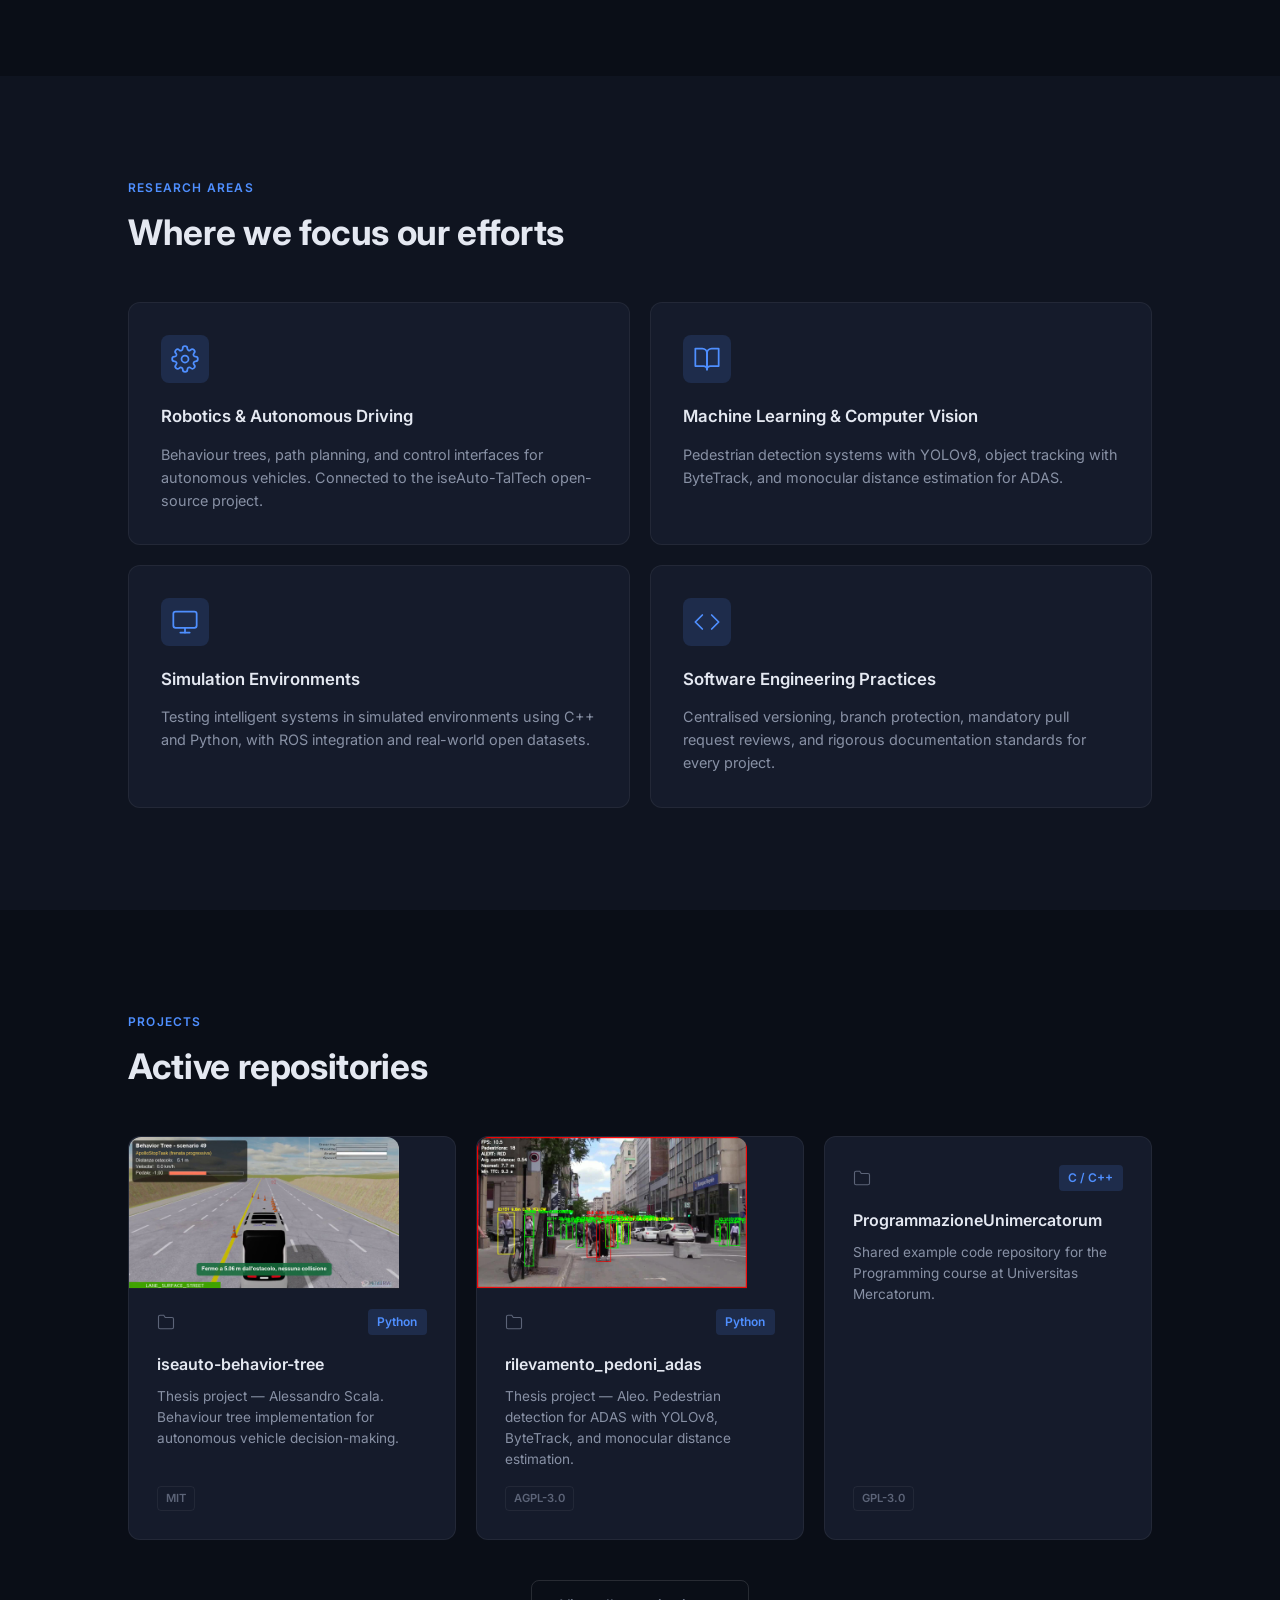
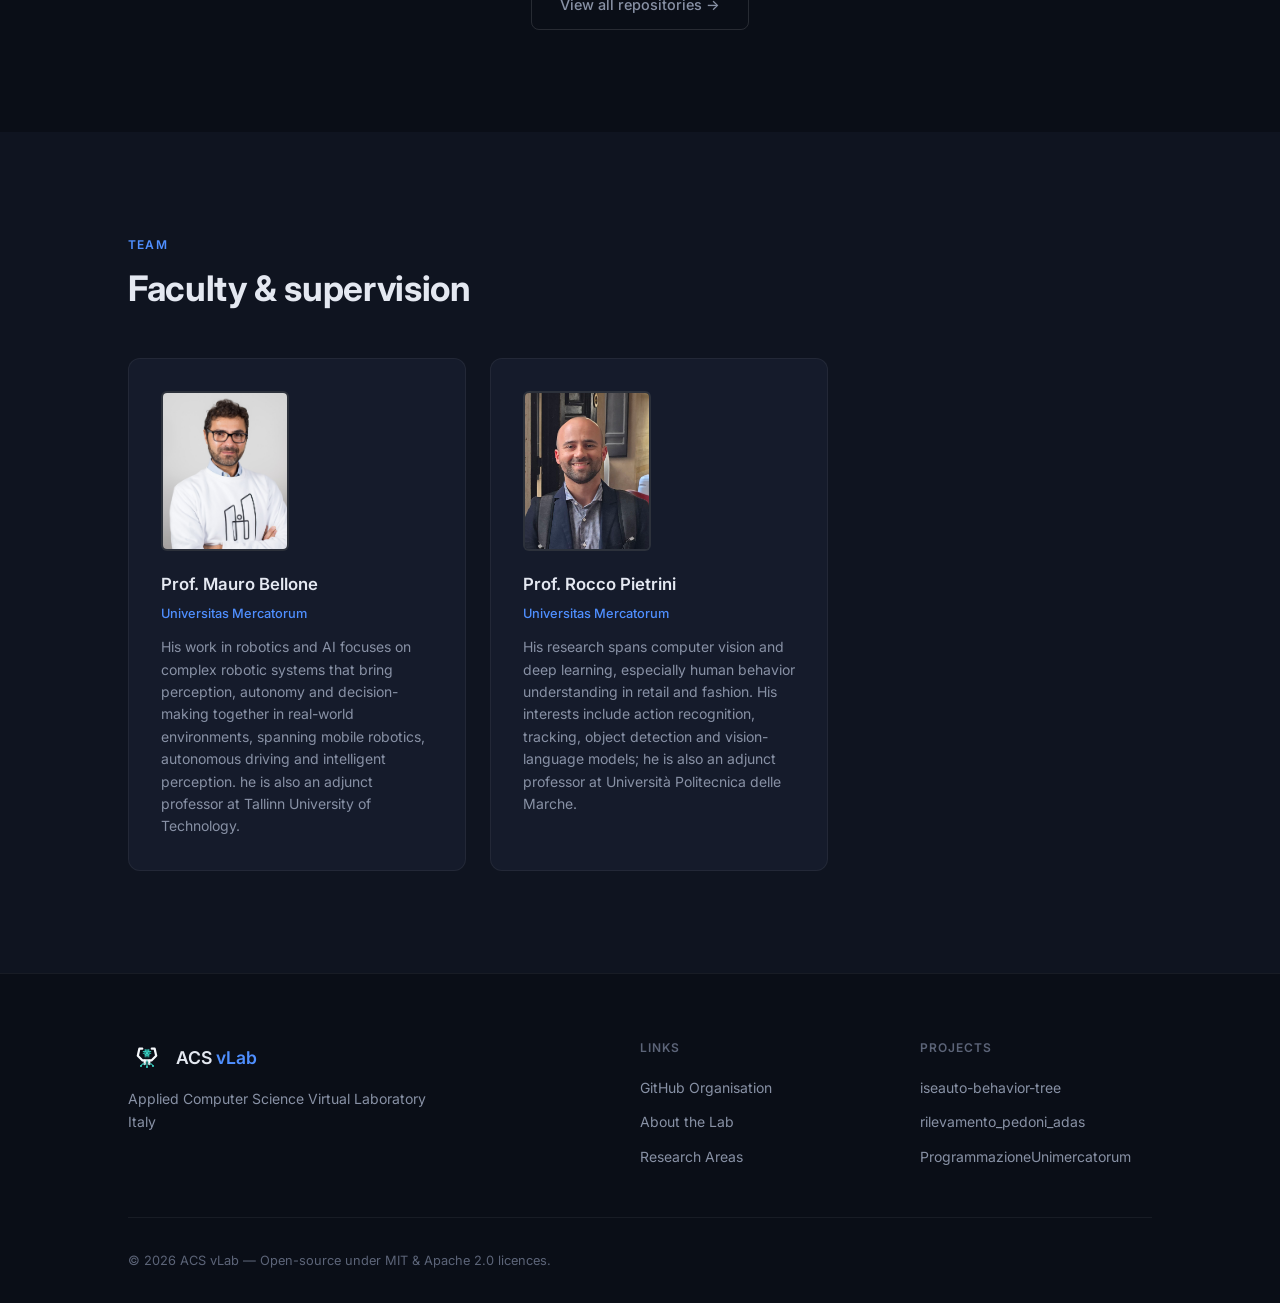
==== commit 0f69cb71: "bug fix" ====
--- a/index.html
+++ b/index.html
@@ -26,8 +26,8 @@
       <ul class="nav-links">
         <li><a href="#about">About</a></li>
         <li><a href="#research">Research</a></li>
+        <li><a href="#projects">Projects</a></li>
         <li><a href="publications.html">Publications</a></li>
-        <li><a href="#projects">Projects</a></li>
         <li><a href="#team">Team</a></li>
         <li><a href="#contact">Contact</a></li>
       </ul>
